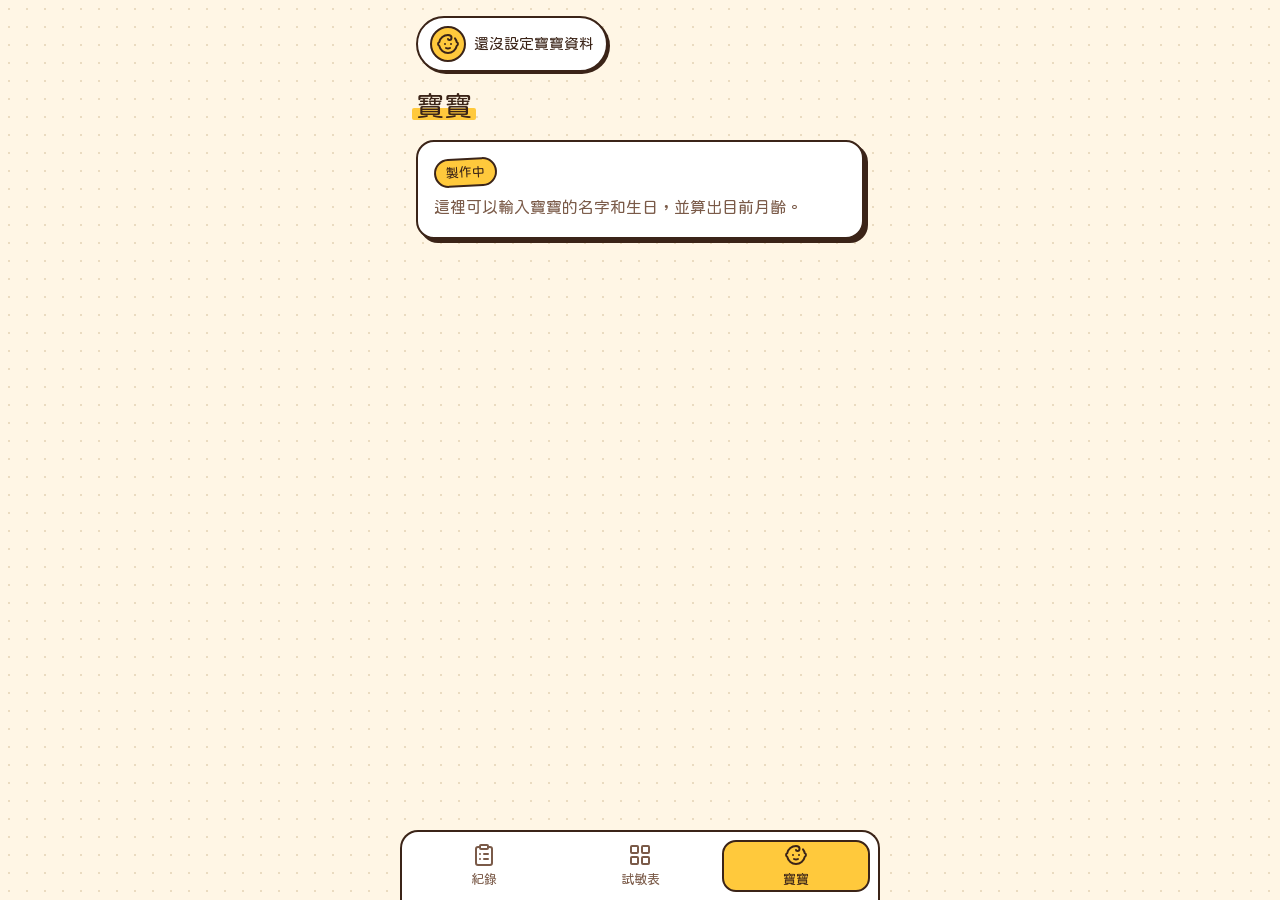
==== baby.html @ f9c10563 "網站骨架：三個頁面、共用樣式、底部分頁列 - index / table / baby.html 三頁，頁首「設定寶寶資料」提示 - css/style.css：貼紙手帳風設計 token 與元件 -" ====
<!doctype html>
<html lang="zh-Hant-TW">
<head>
  <meta charset="utf-8">
  <meta name="viewport" content="width=device-width, initial-scale=1, viewport-fit=cover">
  <meta name="theme-color" content="#FFF6E5">
  <title>寶寶｜babyfoodie</title>
  <link rel="preconnect" href="https://fonts.googleapis.com">
  <link rel="preconnect" href="https://fonts.gstatic.com" crossorigin>
  <link rel="stylesheet" href="https://fonts.googleapis.com/css2?family=Huninn&display=swap">
  <link rel="stylesheet" href="css/style.css">
</head>
<body>
  <a class="skip-link" href="#main">跳到主要內容</a>
  <div class="app">
    <header class="baby-header">
      <div class="baby-setup">
        <span class="baby-setup__avatar"><svg class="icon" aria-hidden="true"><use href="assets/icons.svg#baby"/></svg></span>
        <span class="baby-setup__text">還沒設定寶寶資料</span>
      </div>
    </header>
    <main id="main" class="page" tabindex="-1">
      <h1 class="page-title">寶寶</h1>
      <section class="card placeholder">
        <span class="sticker">製作中</span>
        <p>這裡可以輸入寶寶的名字和生日，並算出目前月齡。</p>
      </section>
    </main>
  </div>
  <nav class="tabbar" aria-label="主要頁面">
    <a class="tabbar__tab" href="index.html">
      <svg class="icon" aria-hidden="true"><use href="assets/icons.svg#list"/></svg>
      <span>紀錄</span>
    </a>
    <a class="tabbar__tab" href="table.html">
      <svg class="icon" aria-hidden="true"><use href="assets/icons.svg#grid"/></svg>
      <span>試敏表</span>
    </a>
    <a class="tabbar__tab" href="baby.html" aria-current="page">
      <svg class="icon" aria-hidden="true"><use href="assets/icons.svg#baby"/></svg>
      <span>寶寶</span>
    </a>
  </nav>
</body>
</html>
---- css/style.css ----
/* ===== Tokens ===== */
:root {
  --color-paper: #FFF6E5;
  --color-card: #FFFFFF;
  --color-ink: #3B2418;
  --color-ink-soft: #7A5A48;
  --color-orange: #FF8A4C;
  --color-mustard: #FFC93C;
  --color-green: #8FD17F;
  --color-tomato: #FF6B61;
  --color-dot: #EADBC0;

  --font-body: "Huninn", "PingFang TC", "Noto Sans TC", "Microsoft JhengHei", sans-serif;

  --border-thin: 2px;
  --border-thick: 2.5px;

  --radius-sm: 12px;
  --radius-md: 14px;
  --radius-lg: 18px;
  --radius-pill: 999px;

  --shadow-sm: 2px 2px 0 var(--color-ink);
  --shadow-lg: 4px 4px 0 var(--color-ink);

  --space-1: 4px;
  --space-2: 8px;
  --space-3: 12px;
  --space-4: 16px;
  --space-5: 24px;
  --space-6: 32px;

  --motion-duration: .12s;
  --motion-easing: ease-out;

  --app-max-width: 480px;
  --tabbar-height: 68px;

  --z-tabbar: 10;
  --z-skip-link: 100;
}

/* ===== Base ===== */
*, *::before, *::after {
  box-sizing: border-box;
}

html {
  color-scheme: light;
  scroll-padding-bottom: calc(var(--tabbar-height) + env(safe-area-inset-bottom) + var(--space-4));
}

body {
  margin: 0;
  min-height: 100dvh;
  background-color: var(--color-paper);
  background-image: radial-gradient(var(--color-dot) 1.3px, transparent 1.3px);
  background-size: 18px 18px;
  color: var(--color-ink);
  font-family: var(--font-body);
  font-size: 16px;
  line-height: 1.6;
  -webkit-text-size-adjust: 100%;
}

h1, h2, h3 {
  font-weight: 400;
  text-wrap: balance;
}

a, button {
  touch-action: manipulation;
  -webkit-tap-highlight-color: transparent;
}

a:focus-visible, button:focus-visible {
  outline: 3px solid var(--color-ink);
  outline-offset: 2px;
}

/* ===== Skip link ===== */
.skip-link {
  position: fixed;
  top: var(--space-2);
  left: var(--space-2);
  z-index: var(--z-skip-link);
  display: flex;
  align-items: center;
  min-height: 44px;
  padding: var(--space-2) var(--space-4);
  border-radius: var(--radius-pill);
  background: var(--color-ink);
  color: var(--color-paper);
  text-decoration: none;
  opacity: 0;
  transform: translateY(-150%);
}

.skip-link:focus {
  opacity: 1;
  transform: translateY(0);
}

/* ===== App shell ===== */
.app {
  max-width: var(--app-max-width);
  margin-inline: auto;
  padding-top: calc(var(--space-4) + env(safe-area-inset-top));
  padding-left: calc(var(--space-4) + env(safe-area-inset-left));
  padding-right: calc(var(--space-4) + env(safe-area-inset-right));
  padding-bottom: calc(var(--tabbar-height) + env(safe-area-inset-bottom) + var(--space-4));
}

/* ===== Baby header ===== */
.baby-header {
  margin-bottom: var(--space-4);
}

.baby-setup {
  display: inline-flex;
  align-items: center;
  gap: var(--space-2);
  min-height: 44px;
  padding: var(--space-2) var(--space-3);
  border: var(--border-thick) solid var(--color-ink);
  border-radius: var(--radius-pill);
  background: var(--color-card);
  box-shadow: var(--shadow-sm);
  color: var(--color-ink);
  font-size: 15px;
  text-decoration: none;
}

a.baby-setup {
  transition: transform var(--motion-duration) var(--motion-easing);
}

.baby-setup__avatar {
  display: inline-flex;
  align-items: center;
  justify-content: center;
  flex-shrink: 0;
  width: 36px;
  height: 36px;
  border: var(--border-thin) solid var(--color-ink);
  border-radius: 50%;
  background: var(--color-mustard);
}

@media (hover: hover) {
  a.baby-setup:hover {
    transform: translate(-1px, -1px);
  }
}

a.baby-setup:active {
  transform: translate(2px, 2px);
  box-shadow: 0 0 0 var(--color-ink);
}

/* ===== Page title ===== */
.page-title {
  position: relative;
  z-index: 0;
  display: inline-block;
  margin: 0 0 var(--space-4);
  font-size: 28px;
  font-weight: 400;
  line-height: 1.3;
}

.page-title::after {
  content: "";
  position: absolute;
  z-index: -1;
  left: -4px;
  right: -4px;
  bottom: 4px;
  height: 12px;
  border-radius: 2px;
  background: var(--color-mustard);
}

/* ===== Card ===== */
.card {
  background: var(--color-card);
  border: var(--border-thick) solid var(--color-ink);
  border-radius: var(--radius-lg);
  box-shadow: var(--shadow-lg);
  padding: var(--space-4);
}

.placeholder p {
  margin: var(--space-2) 0 0;
  color: var(--color-ink-soft);
}

/* ===== Sticker ===== */
.sticker {
  display: inline-block;
  padding: 2px 10px;
  border: var(--border-thin) solid var(--color-ink);
  border-radius: var(--radius-pill);
  background: var(--color-mustard);
  color: var(--color-ink);
  font-size: 13px;
  transform: rotate(-3deg);
}

/* ===== Tab bar ===== */
.tabbar {
  position: fixed;
  left: 0;
  right: 0;
  bottom: 0;
  margin-inline: auto;
  width: 100%;
  max-width: var(--app-max-width);
  display: grid;
  grid-template-columns: repeat(3, 1fr);
  gap: var(--space-2);
  background: var(--color-card);
  border-top: var(--border-thick) solid var(--color-ink);
  padding: var(--space-2) var(--space-2) calc(var(--space-2) + env(safe-area-inset-bottom));
  z-index: var(--z-tabbar);
}

@media (min-width: 481px) {
  .tabbar {
    border-left: var(--border-thick) solid var(--color-ink);
    border-right: var(--border-thick) solid var(--color-ink);
    border-top-left-radius: var(--radius-lg);
    border-top-right-radius: var(--radius-lg);
  }
}

.tabbar__tab {
  display: flex;
  flex-direction: column;
  align-items: center;
  justify-content: center;
  gap: 2px;
  min-height: 52px;
  border: var(--border-thin) solid transparent;
  border-radius: var(--radius-md);
  color: var(--color-ink-soft);
  font-size: 13px;
  text-decoration: none;
  transition: transform var(--motion-duration) var(--motion-easing);
}

.tabbar__tab[aria-current="page"] {
  background: var(--color-mustard);
  border-color: var(--color-ink);
  color: var(--color-ink);
}

@media (hover: hover) {
  .tabbar__tab:not([aria-current="page"]):hover {
    background: var(--color-paper);
    color: var(--color-ink);
  }
}

.tabbar__tab:active {
  transform: scale(.96);
}

/* ===== Icons ===== */
.icon {
  width: 24px;
  height: 24px;
  fill: none;
  stroke: currentColor;
  stroke-width: 2;
  stroke-linecap: round;
  stroke-linejoin: round;
}

.icon--sm {
  width: 18px;
  height: 18px;
}

/* ===== Utilities ===== */
.sr-only {
  position: absolute;
  width: 1px;
  height: 1px;
  padding: 0;
  margin: -1px;
  overflow: hidden;
  clip: rect(0, 0, 0, 0);
  white-space: nowrap;
  border: 0;
}

/* ===== View transitions ===== */
@view-transition {
  navigation: auto;
}

.baby-header {
  view-transition-name: baby-header;
}

.tabbar {
  view-transition-name: tabbar;
}

/* ===== Reduced motion ===== */
@media (prefers-reduced-motion: reduce) {
  a.baby-setup,
  .tabbar__tab {
    transition: none !important;
  }

  @view-transition {
    navigation: none;
  }
}
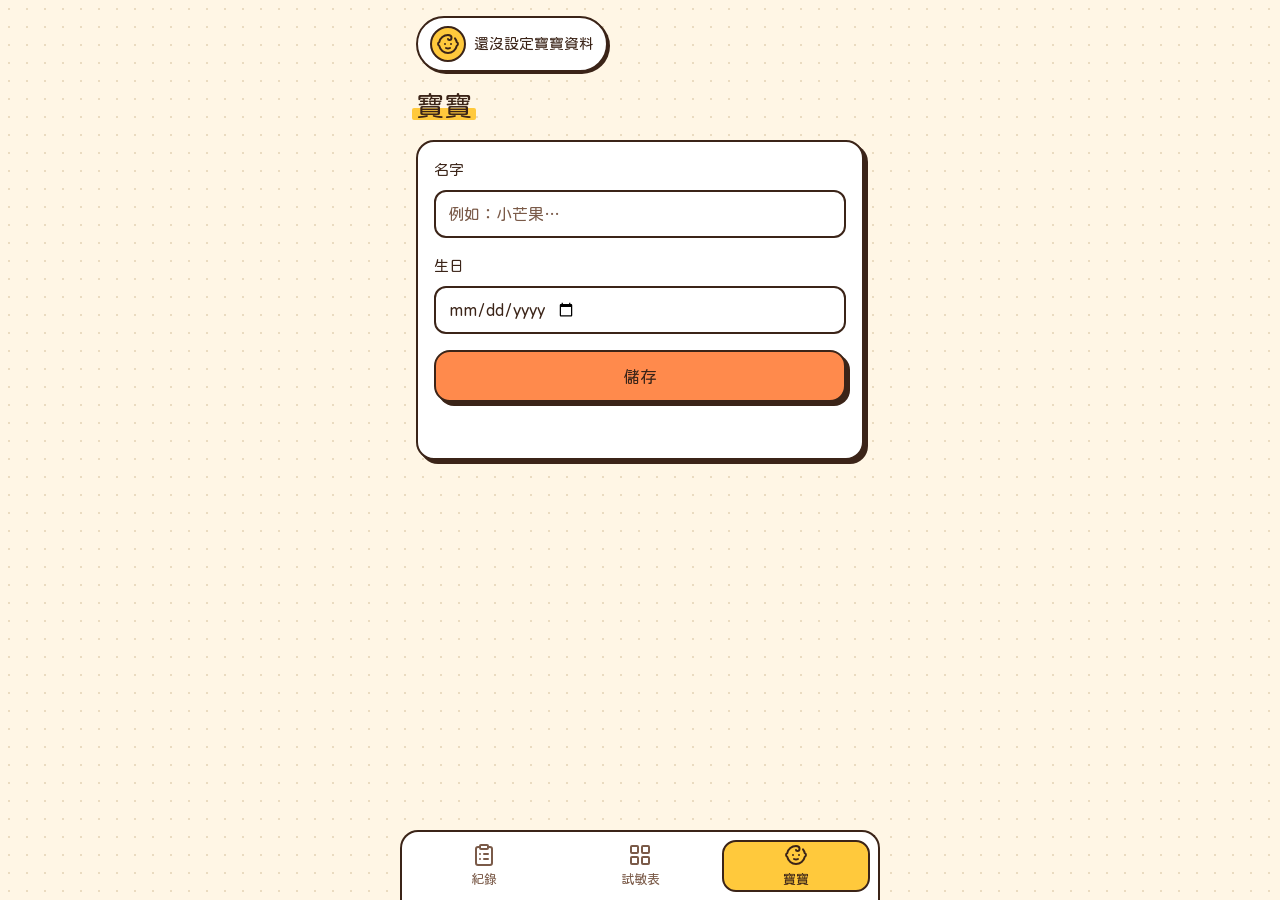
==== commit 1ae98762: "寶寶頁：名字生日表單、月齡計算，每頁頁首顯示寶寶資訊 - js/core.js：本機儲存讀寫、月齡計算（月底以該月最後一天為滿月日）、頁首渲染 - js/baby.js：表單驗證、儲存、未儲存離開提醒" ====
--- a/baby.html
+++ b/baby.html
@@ -9,6 +9,8 @@
   <link rel="preconnect" href="https://fonts.gstatic.com" crossorigin>
   <link rel="stylesheet" href="https://fonts.googleapis.com/css2?family=Huninn&display=swap">
   <link rel="stylesheet" href="css/style.css">
+  <script src="js/core.js"></script>
+  <script src="js/baby.js" defer></script>
 </head>
 <body>
   <a class="skip-link" href="#main">跳到主要內容</a>
@@ -19,12 +21,23 @@
         <span class="baby-setup__text">還沒設定寶寶資料</span>
       </div>
     </header>
+    <script>babyfoodie.renderBabyHeader(document.querySelector('.baby-header'), { link: false });</script>
     <main id="main" class="page" tabindex="-1">
       <h1 class="page-title">寶寶</h1>
-      <section class="card placeholder">
-        <span class="sticker">製作中</span>
-        <p>這裡可以輸入寶寶的名字和生日，並算出目前月齡。</p>
-      </section>
+      <form class="card form" id="baby-form" novalidate>
+        <div class="field">
+          <label class="field__label" for="baby-name">名字</label>
+          <input class="field__input" id="baby-name" name="name" type="text" required maxlength="20" autocomplete="off" spellcheck="false" placeholder="例如：小芒果…" aria-describedby="baby-name-error">
+          <p class="field__error" id="baby-name-error" hidden></p>
+        </div>
+        <div class="field">
+          <label class="field__label" for="baby-birthday">生日</label>
+          <input class="field__input" id="baby-birthday" name="birthday" type="date" required autocomplete="off" aria-describedby="baby-birthday-error">
+          <p class="field__error" id="baby-birthday-error" hidden></p>
+        </div>
+        <button class="button button--primary" type="submit">儲存</button>
+        <p class="form__status" role="status" aria-live="polite"></p>
+      </form>
     </main>
   </div>
   <nav class="tabbar" aria-label="主要頁面">
--- a/css/style.css
+++ b/css/style.css
@@ -78,6 +78,10 @@
   outline-offset: 2px;
 }
 
+[hidden] {
+  display: none !important;
+}
+
 /* ===== Skip link ===== */
 .skip-link {
   position: fixed;
@@ -155,6 +159,71 @@
 
 a.baby-setup:active {
   transform: translate(2px, 2px);
+  box-shadow: 0 0 0 var(--color-ink);
+}
+
+/* ===== Baby card ===== */
+.baby-card {
+  display: flex;
+  align-items: center;
+  gap: var(--space-3);
+  min-height: 44px;
+  color: var(--color-ink);
+  text-decoration: none;
+}
+
+a.baby-card {
+  transition: transform var(--motion-duration) var(--motion-easing);
+}
+
+.baby-card__avatar {
+  display: inline-flex;
+  align-items: center;
+  justify-content: center;
+  flex-shrink: 0;
+  width: 54px;
+  height: 54px;
+  border: var(--border-thick) solid var(--color-ink);
+  border-radius: 50%;
+  background: var(--color-mustard);
+  box-shadow: var(--shadow-sm);
+}
+
+.baby-card__body {
+  display: flex;
+  flex-direction: column;
+  align-items: flex-start;
+  min-width: 0;
+}
+
+.baby-card__name {
+  font-size: 23px;
+  overflow-wrap: anywhere;
+}
+
+.baby-card__age {
+  margin-top: 2px;
+  padding: 2px 10px;
+  border: var(--border-thin) solid var(--color-ink);
+  border-radius: var(--radius-pill);
+  background: var(--color-mustard);
+  color: var(--color-ink);
+  font-size: 13px;
+  font-variant-numeric: tabular-nums;
+  transform: rotate(-3deg);
+}
+
+@media (hover: hover) {
+  a.baby-card:hover {
+    transform: translate(-1px, -1px);
+  }
+}
+
+a.baby-card:active {
+  transform: translate(2px, 2px);
+}
+
+a.baby-card:active .baby-card__avatar {
   box-shadow: 0 0 0 var(--color-ink);
 }
 
@@ -193,6 +262,111 @@
 .placeholder p {
   margin: var(--space-2) 0 0;
   color: var(--color-ink-soft);
+}
+
+/* ===== Form ===== */
+.form {
+  display: flex;
+  flex-direction: column;
+  gap: var(--space-4);
+}
+
+.field {
+  display: flex;
+  flex-direction: column;
+  gap: var(--space-2);
+}
+
+.field__label {
+  font-size: 15px;
+  color: var(--color-ink);
+}
+
+.field__input {
+  min-height: 48px;
+  width: 100%;
+  padding: 0 var(--space-3);
+  border: var(--border-thin) solid var(--color-ink);
+  border-radius: var(--radius-sm);
+  background: var(--color-card);
+  color: var(--color-ink);
+  font-family: inherit;
+  font-size: 16px;
+}
+
+.field__input::placeholder {
+  color: var(--color-ink-soft);
+}
+
+.field__input:focus-visible {
+  outline: 3px solid var(--color-ink);
+  outline-offset: 2px;
+}
+
+.field__input[type="date"] {
+  -webkit-appearance: none;
+  appearance: none;
+  display: flex;
+  align-items: center;
+  min-height: 48px;
+}
+
+.field__input::-webkit-date-and-time-value {
+  text-align: left;
+}
+
+.field__input[aria-invalid="true"] {
+  border-width: var(--border-thick);
+  border-color: var(--color-tomato);
+}
+
+.field__error {
+  margin: 0;
+  padding: var(--space-1) var(--space-3);
+  border-left: var(--border-thick) solid var(--color-tomato);
+  color: var(--color-ink);
+  font-size: 14px;
+}
+
+.form__status {
+  margin: 0;
+  min-height: 24px;
+  color: var(--color-ink);
+  font-size: 15px;
+}
+
+/* ===== Button ===== */
+.button {
+  display: inline-flex;
+  align-items: center;
+  justify-content: center;
+  gap: var(--space-2);
+  width: 100%;
+  min-height: 52px;
+  border: 0;
+  font-family: inherit;
+  font-size: 17px;
+  cursor: pointer;
+  transition: transform var(--motion-duration) var(--motion-easing);
+}
+
+.button--primary {
+  border: var(--border-thick) solid var(--color-ink);
+  border-radius: 16px;
+  background: var(--color-orange);
+  box-shadow: var(--shadow-lg);
+  color: var(--color-ink);
+}
+
+@media (hover: hover) {
+  .button--primary:hover {
+    transform: translate(-1px, -1px);
+  }
+}
+
+.button--primary:active {
+  transform: translate(3px, 3px);
+  box-shadow: 1px 1px 0 var(--color-ink);
 }
 
 /* ===== Sticker ===== */
@@ -311,6 +485,8 @@
 /* ===== Reduced motion ===== */
 @media (prefers-reduced-motion: reduce) {
   a.baby-setup,
+  a.baby-card,
+  .button,
   .tabbar__tab {
     transition: none !important;
   }
